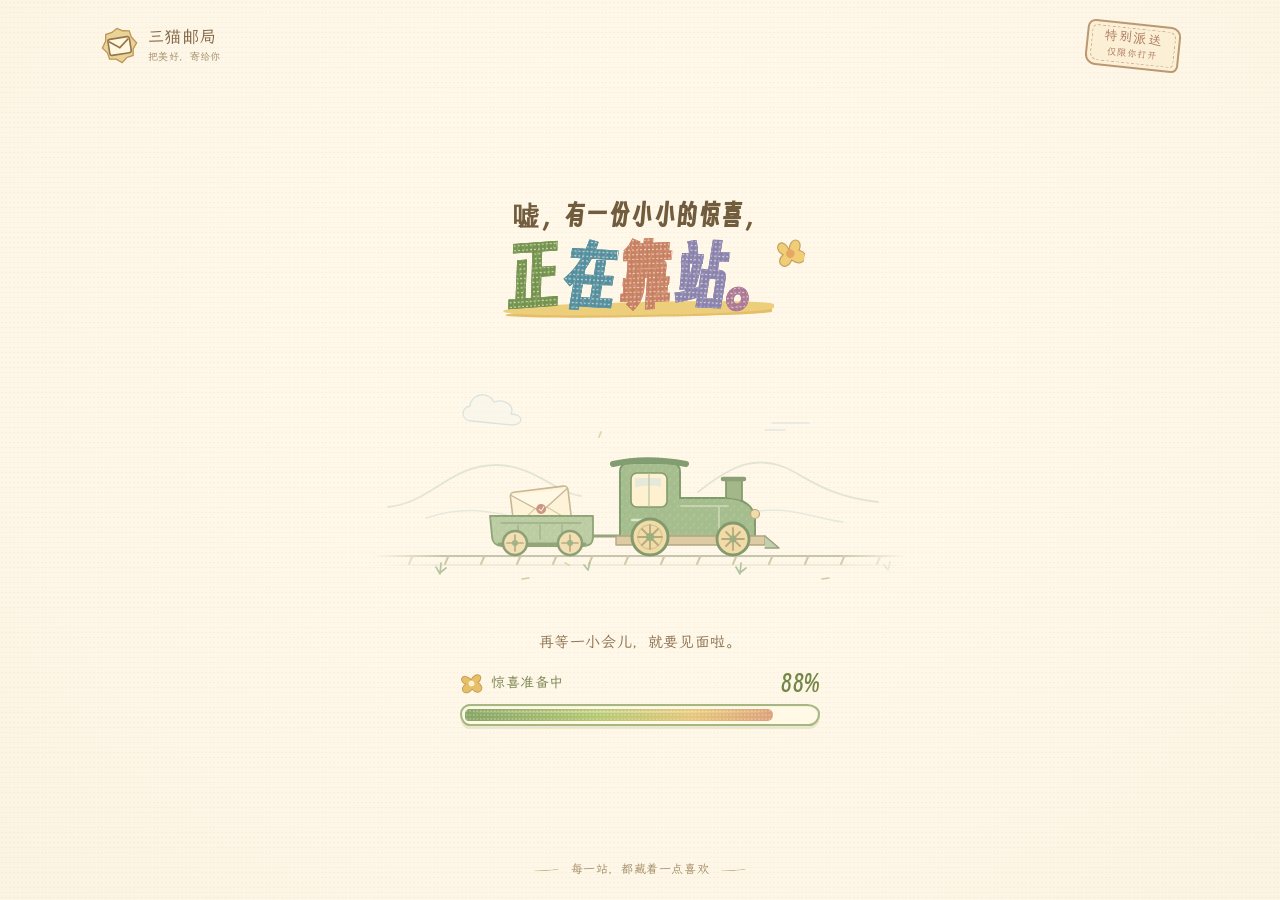
==== index.html @ f0da0aaa "Publish Hushan birthday journey with nine personal stories" ====
<!doctype html>
<html lang="zh-CN">
  <head>
    <meta charset="UTF-8" />
    <meta name="viewport" content="width=device-width, initial-scale=1, viewport-fit=cover" />
    <meta name="theme-color" content="#f4f1e7" />
    <meta name="description" content="给湖山的25岁生日礼物：走过25格，拆开生日祝福。" />
    <title>湖山漫游记 · 湖山25岁生日快乐</title>
    <link rel="icon" type="image/svg+xml" href="data:image/svg+xml,%3Csvg xmlns='http://www.w3.org/2000/svg' viewBox='0 0 64 64'%3E%3Crect width='64' height='64' rx='16' fill='%23324837'/%3E%3Cpath d='M20 12v40m24-40v40M18 20h28M18 32h28M18 44h28' stroke='%23eee5cd' stroke-width='5'/%3E%3C/svg%3E" />
    <script type="module" crossorigin src="./assets/index-Bp2ChC1M.js"></script>
    <link rel="modulepreload" crossorigin href="./assets/loading-screen-C4kupGKe.js">
    <link rel="stylesheet" crossorigin href="./assets/index-BgW6Qpv7.css">
  </head>
  <body>
    <div id="boot-loader" aria-labelledby="boot-title">
      <div class="boot-loader__topline" aria-hidden="true">
        <span class="boot-loader__postmark"><svg viewBox="0 0 36 36" fill="none"><path d="m18 2 5 3 6 1 1 6 4 6-4 5-1 6-6 1-5 4-5-4-6-1-1-6-4-5 4-6 1-6 6-1Z" fill="#ead396" stroke="#bd975a" stroke-width="1.2" /><rect x="8" y="11" width="20" height="15" rx="2" fill="#fff7de" stroke="#96764d" stroke-width="1.5" /><path d="m9 13 9 7 9-7" stroke="#96764d" stroke-width="1.5" /></svg><span>三猫邮局<small>把美好，寄给你</small></span></span>
        <span class="boot-loader__edition">特别派送<small>仅限你打开</small></span>
      </div>

      <main class="boot-loader__content">
        <h1 id="boot-title" aria-label="嘘，有一份小小的惊喜，正在靠站。"><span class="boot-loader__title-lead" aria-hidden="true">嘘，有一份小小的惊喜，</span><span class="boot-loader__wordmark" aria-hidden="true"><i>正</i><i>在</i><i>靠</i><i>站</i><i>。</i><svg class="boot-loader__title-flower" viewBox="0 0 36 36" fill="none"><path d="M17 15C6-2-5 16 11 21 2 34 20 40 22 25c16 7 22-12 6-13C31-3 13-3 17 15Z" fill="#efce76" stroke="#c5a163" stroke-width="1.4" /><circle cx="19" cy="18" r="5" fill="#e8a664" /></svg></span></h1>
        <figure id="boot-illustration" class="boot-loader__illustration" aria-hidden="true">
          <svg class="boot-loader__scene" viewBox="0 0 600 280" fill="none" aria-hidden="true" focusable="false">
            <defs>
              <linearGradient id="boot-road-fade"><stop stop-color="white" stop-opacity="0" /><stop offset=".13" stop-color="white" /><stop offset=".87" stop-color="white" /><stop offset="1" stop-color="white" stop-opacity="0" /></linearGradient>
              <mask id="boot-road-mask"><rect x="34" y="217" width="532" height="33" fill="url(#boot-road-fade)" /></mask>
              <pattern id="boot-pencil-grain" width="8" height="9" patternUnits="userSpaceOnUse"><path d="m1 5 2-3m3 6 1-2" stroke="#fff9e9" stroke-opacity=".23" stroke-width=".8" /><circle cx="5" cy="2" r=".5" fill="#718759" fill-opacity=".18" /></pattern>
              <g id="boot-grass-repeat" stroke="#b4c3a0" stroke-width="1.7" stroke-linecap="round"><path d="m100 242-4-7m4 7 1-11m0 9 5-4m142 2-4-5m4 5 2-8" /><path d="m182 247 7-1" stroke="#d8c8a8" stroke-width="1.4" /></g>
            </defs>

            <g stroke-linecap="round" stroke-linejoin="round">
              <path d="M48 175c43-4 62-43 110-42 37 1 58 28 83 31m117-4c40-32 61-34 86-25 20 8 40 29 94 35" stroke="#ccd7bd" stroke-width="1.8" opacity=".55" />
              <path d="M86 186c63-20 84 7 143 3m172-7c49-11 68 4 102 8" stroke="#d5dfd7" stroke-width="1.5" opacity=".6" />
              <g class="boot-loader__cloud" fill="#f8f6e9" stroke="#c7d8db" stroke-width="1.3" opacity=".65"><path d="M132 89c-11 0-12-13-2-15 1-13 19-15 24-4 11-4 21 4 17 12 13 0 13 11 1 11Z" /></g>
              <g class="boot-loader__cloud boot-loader__cloud--two" stroke="#d3dddf" stroke-width="1.4" opacity=".65"><path d="M432 91h37m-44 7h20" /></g>

              <g mask="url(#boot-road-mask)">
                <path d="M34 224h532" stroke="#c5c6ab" stroke-width="2" />
                <path d="M34 233h532" stroke="#e4dcc8" stroke-width="1.2" />
                <g class="boot-loader__sleepers" stroke="#d5c7ab" stroke-width="2"><path d="m0 225-3 7m39-7-3 7m39-7-3 7m39-7-3 7m39-7-3 7m39-7-3 7m39-7-3 7m39-7-3 7m39-7-3 7m39-7-3 7m39-7-3 7m39-7-3 7m39-7-3 7m39-7-3 7m39-7-3 7m39-7-3 7m39-7-3 7m39-7-3 7" /></g>
                <g class="boot-loader__roadside"><use href="#boot-grass-repeat" /><use href="#boot-grass-repeat" x="300" /><use href="#boot-grass-repeat" x="600" /></g>
              </g>

              <g class="boot-loader__carriage">
                <path d="M249 204h31" stroke="#97a47f" stroke-width="3" />
                <g transform="rotate(-7 201 176)"><rect x="172" y="157" width="58" height="38" rx="4" fill="#fff3d7" stroke="#c7b795" stroke-width="1.6" /><path d="m174 192 22-17m32 17-22-17" stroke="#dbc9a7" stroke-width="1.2" /><path d="m173 160 24 17c3 2 5 2 8 0l24-17" fill="#fff8e4" stroke="#c7b795" stroke-width="1.3" /><circle cx="201" cy="177" r="5" fill="#cc9782" /><path d="m199 177 2 2 3-4" stroke="#fce6d6" stroke-width="1.1" /></g>
                <path d="M150 184h103v21c0 6-4 9-10 9h-80c-7 0-11-4-11-10Z" fill="#bccda3" stroke="#8fa576" stroke-width="1.8" />
                <path d="M150 184h103v21c0 6-4 9-10 9h-80c-7 0-11-4-11-10Z" fill="url(#boot-pencil-grain)" />
                <path d="M161 191h80m-63 2v14m22-14v14m22-14v14" stroke="#9db38a" stroke-width="1.3" />
                <path d="M159 212h86" stroke="#93a578" stroke-width="3" />
              </g>

              <g class="boot-loader__engine">
                <path d="M280 205v-65c0-6 3-9 9-9h42c6 0 9 3 9 9v26h46c17 0 29 8 29 22v17Z" fill="#a6bd8e" stroke="#7f9a6c" stroke-width="1.9" />
                <path d="M280 205v-65c0-6 3-9 9-9h42c6 0 9 3 9 9v26h46c17 0 29 8 29 22v17Z" fill="url(#boot-pencil-grain)" />
                <path d="M273 132c22-5 46-5 73 0" stroke="#829d6f" stroke-width="6" />
                <rect x="291" y="141" width="36" height="34" rx="6" fill="#fff1cf" stroke="#839b6d" stroke-width="1.6" />
                <path d="M295 146h26v9c-8-2-18-2-26 1Z" fill="#d9e5df" opacity=".7" />
                <path d="M309 142v32" stroke="#bfcca6" stroke-width="1.4" />
                <path d="M386 165v-18h16v21" fill="#a3b789" stroke="#7f9a6c" stroke-width="1.7" />
                <path d="M383 147h21" stroke="#8d9f76" stroke-width="4.5" />
                <path d="M341 174h47m-9 0v24" stroke="#c6d4ae" stroke-width="2" />
                <path d="M292 188h13" stroke="#dce5c5" stroke-width="2.4" />
                <path d="M276 204h149v9H276Z" fill="#ddcba3" stroke="#b5a785" stroke-width="1.4" />
                <path d="m425 204 14 12h-14" fill="#c4cfad" stroke="#94a480" stroke-width="1.5" />
                <circle cx="415" cy="182" r="4.5" fill="#f0dbaa" stroke="#bba77e" stroke-width="1.2" />
              </g>

              <g transform="translate(175 211)"><g class="boot-loader__wheel boot-loader__wheel--small"><circle r="12" fill="#f2dfb4" stroke="#8d9f75" stroke-width="2.5" /><path d="M-8 0H8M0-8V8" stroke="#b8ae83" stroke-width="1.7" /><circle r="3" fill="#a2b387" /></g></g>
              <g transform="translate(230 211)"><g class="boot-loader__wheel boot-loader__wheel--small"><circle r="12" fill="#f2dfb4" stroke="#8d9f75" stroke-width="2.5" /><path d="M-8 0H8M0-8V8" stroke="#b8ae83" stroke-width="1.7" /><circle r="3" fill="#a2b387" /></g></g>
              <g transform="translate(310 205)"><g class="boot-loader__wheel"><circle r="18" fill="#f1dca7" stroke="#83996e" stroke-width="3" /><circle r="12" stroke="#d9c793" stroke-width="1.3" /><path d="M-12 0H12M0-12V12M-8-8 8 8M8-8-8 8" stroke="#b5aa7f" stroke-width="1.8" /><circle r="4" fill="#9caf7e" /></g></g>
              <g transform="translate(393 207)"><g class="boot-loader__wheel boot-loader__wheel--front"><circle r="16" fill="#f1dca7" stroke="#83996e" stroke-width="2.8" /><path d="M-11 0H11M0-11V11M-7-7 7 7M7-7-7 7" stroke="#b5aa7f" stroke-width="1.8" /><circle r="3.5" fill="#9caf7e" /></g></g>

              <g fill="#d9e1d9"><ellipse class="boot-loader__puff" cx="394" cy="137" rx="6" ry="4.5" /><ellipse class="boot-loader__puff boot-loader__puff--two" cx="394" cy="137" rx="6" ry="4.5" /><ellipse class="boot-loader__puff boot-loader__puff--three" cx="394" cy="137" rx="6" ry="4.5" /></g>
              <path d="m259 105 2-5m-32 133-4-2" stroke="#d8c797" stroke-width="1.8" opacity=".7" />
            </g>
          </svg>
        </figure>
        <p id="boot-caption">把一点点美好，悄悄装进行囊。</p>

        <div class="boot-loader__progress-wrap">
          <div class="boot-loader__progress-label"><span><svg viewBox="0 0 24 24" fill="none" aria-hidden="true"><path d="M12 8C4-2-2 8 6 12c-9 4-2 14 6 6 6 9 15 0 7-6 8-6 0-13-7-4Z" fill="#e7bf69" stroke="#c39a50" stroke-width="1" /><circle cx="12" cy="12" r="3" fill="#fff2cd" /></svg>惊喜准备中</span><span id="boot-percent" aria-hidden="true">1%</span></div>
          <div id="boot-progress" role="progressbar" aria-label="惊喜准备进度" aria-valuemin="1" aria-valuemax="100" aria-valuenow="1"><span id="boot-fill" style="transform: scaleX(.01)"></span></div>
        </div>
        <div class="boot-loader__actions"><button id="boot-retry" type="button" hidden>再试一次</button><button id="boot-continue" type="button" hidden>继续出发</button></div>
        <p id="boot-status" class="boot-loader__sr-only" aria-live="polite" aria-atomic="true">正在准备一份小小的惊喜。</p>
      </main>

      <p class="boot-loader__footnote" aria-hidden="true"><span></span> 每一站，都藏着一点喜欢 <span></span></p>
    </div>
    <div id="app" inert aria-hidden="true"></div>
    <noscript><style>#boot-loader{display:none}</style>请开启浏览器的 JavaScript，和 子涵 一起让三猫专列出发。</noscript>
  </body>
</html>
---- assets/index-BgW6Qpv7.css ----
#boot-loader{position:fixed;inset:0;z-index:10000;display:flex;flex-direction:column;min-width:0;overflow:auto;isolation:isolate;color:#6b583d;background-color:#fff8e9;background-image:radial-gradient(ellipse at 50% 40%,#fffaf100 40%,#dcc79d18),radial-gradient(#a5895914 .65px,transparent .85px),radial-gradient(#fffdf685 .7px,transparent .9px);background-size:100% 100%,4px 5px,7px 6px;background-position:center,0 0,2px 3px;font-family:var(--font-hand, "Kaiti SC"),STKaiti,KaiTi,"PingFang SC",serif;font-weight:400;-webkit-font-smoothing:antialiased;opacity:1;transition:opacity .22s var(--ease-out, cubic-bezier(.23, 1, .32, 1))}#boot-loader,#boot-loader *{box-sizing:border-box}#boot-loader.is-leaving{opacity:0;pointer-events:none}#boot-loader[hidden],#boot-loader [hidden]{display:none!important}.boot-loader__topline{position:relative;z-index:2;display:flex;align-items:center;justify-content:space-between;flex:0 0 auto;width:min(100%,1160px);margin:0 auto;padding:max(23px,env(safe-area-inset-top)) 40px 0}.boot-loader__postmark{display:inline-flex;align-items:center;gap:9px;color:#806442;font-size:16px;font-weight:600;letter-spacing:.09em}.boot-loader__postmark>svg{width:39px;height:39px;transform:rotate(-9deg)}.boot-loader__postmark small{display:block;margin-top:2px;color:#a08b68;font-size:10px;line-height:1.4;font-weight:400;letter-spacing:.04em}.boot-loader__edition{position:relative;min-width:94px;padding:5px 15px 6px;border:2px solid #bb9871;border-radius:8px 10px 7px 11px;color:#ad7a5d;background:#fbefd5;font-size:13px;line-height:1.3;font-weight:700;letter-spacing:.13em;text-align:center;transform:rotate(6deg)}.boot-loader__edition:before{content:"";position:absolute;inset:3px;border:1px dashed #cfb18b;border-radius:5px 7px 4px 8px}.boot-loader__edition small{display:block;margin-top:2px;font-size:9px;font-weight:400;letter-spacing:.1em}.boot-loader__content{position:relative;z-index:1;display:flex;flex:1 0 auto;flex-direction:column;align-items:center;justify-content:center;width:100%;max-width:760px;margin:0 auto;padding:13px 24px 18px;text-align:center}#boot-title{position:relative;z-index:1;flex:0 0 auto;margin:0;font-family:var(--font-display, "Kaiti SC"),STKaiti,KaiTi,"PingFang SC",serif;font-synthesis:weight;font-weight:800;text-wrap:balance}.boot-loader__title-lead{display:block;color:#725c3e;font-size:26px;line-height:1.35;letter-spacing:.06em}.boot-loader__wordmark{position:relative;display:inline-flex;align-items:baseline;isolation:isolate;margin-top:5px;font-size:clamp(59px,5.4vw,78px);line-height:1.15;letter-spacing:.02em;white-space:nowrap}.boot-loader__wordmark:after{content:"";position:absolute;left:0;right:1%;bottom:2px;z-index:-1;height:13px;border-radius:65% 40% 48% 53%;background:#edce7a;box-shadow:0 4px 0 -2px #e5be68;transform:rotate(-.9deg)}.boot-loader__wordmark i{--pencil: #73934e;position:relative;display:block;color:var(--pencil);font-style:normal;font-weight:900;transform:rotate(-4deg)}.boot-loader__wordmark i:nth-child(2){--pencil: #548fa0;transform:translateY(2px) rotate(3deg)}.boot-loader__wordmark i:nth-child(3){--pencil: #c88063;transform:rotate(-2deg)}.boot-loader__wordmark i:nth-child(4){--pencil: #8a83af;transform:translateY(1px) rotate(3deg)}.boot-loader__wordmark i:nth-child(5){--pencil: #ab7895;margin-left:-.12em;transform:rotate(-5deg)}@supports (background-clip: text) or (-webkit-background-clip: text){.boot-loader__wordmark i{background-color:var(--pencil);background-image:radial-gradient(#fff7dfab .65px,transparent 1px),repeating-linear-gradient(105deg,transparent 0 4px,#fff8e833 4px 4.8px,transparent 4.8px 7px);background-size:4px 4.7px,100% 100%;background-clip:text;-webkit-background-clip:text;color:transparent;-webkit-text-stroke:.6px var(--pencil)}}.boot-loader__title-flower{position:absolute;top:0;right:-28px;width:31px;height:31px;transform:rotate(12deg)}.boot-loader__illustration{position:relative;flex:0 0 auto;width:min(100%,600px);aspect-ratio:15 / 7;margin:15px 0 18px;overflow:hidden}.boot-loader__scene{position:absolute;inset:0;display:block;width:100%;height:100%;margin:0;overflow:hidden}#boot-caption{flex:0 0 auto;min-height:24px;max-width:100%;margin:0;color:#8c7050;font-size:15px;line-height:1.6;font-weight:600;letter-spacing:.04em;text-wrap:balance}.boot-loader__progress-wrap{flex:0 0 auto;width:min(100%,360px);margin-top:15px}.boot-loader__progress-label{display:flex;justify-content:space-between;align-items:center;gap:12px;margin-bottom:7px;color:#78834d;font-size:14px;line-height:1.4;font-weight:600;letter-spacing:.04em}.boot-loader__progress-label>span:first-child{display:inline-flex;align-items:center;gap:8px}.boot-loader__progress-label svg{width:23px;height:23px;transform:rotate(-7deg)}#boot-percent{min-width:4ch;color:#738646;font:700 23px/1.2 var(--font-display, "Kaiti SC"),STKaiti,KaiTi,"PingFang SC",serif;font-variant-numeric:tabular-nums;text-align:right;letter-spacing:.01em}#boot-progress{position:relative;height:22px;padding:3px;overflow:hidden;border:2px solid #a7b783;border-radius:16px 20px 17px 15px/15px 15px 19px 19px;background:#fff9e6;box-shadow:0 3px #c5c99d55,inset 0 1px 2px #a1a36618}#boot-fill{position:relative;display:block;width:100%;height:100%;border-radius:10px 12px 13px 9px;background-color:#a4bc72;background-image:radial-gradient(#fff9d957 .6px,transparent 1px),linear-gradient(95deg,#89a768 4%,#b6c976 44%,#e5c67b 74%,#dca17b);background-size:4px 4px,100% 100%;transform-origin:left center;transition:transform .12s linear}#boot-fill:after{content:"";position:absolute;left:7px;right:7px;top:2px;height:2px;background:#fffce24d;border-radius:50%}.boot-loader__actions{display:flex;flex-wrap:wrap;justify-content:center;gap:12px}.boot-loader__actions button{min-width:116px;min-height:44px;margin-top:16px;padding:9px 22px;border:1.5px solid #a2b078;border-radius:16px 20px 15px 17px;color:#617447;background:#e8edcd;box-shadow:0 3px #b6bf9070;font:600 15px/1.5 var(--font-hand, "Kaiti SC"),STKaiti,KaiTi,"PingFang SC",serif;cursor:pointer;touch-action:manipulation;-webkit-tap-highlight-color:transparent;transition:transform .14s var(--ease-out, cubic-bezier(.23, 1, .32, 1)),background-color .14s ease}.boot-loader__actions button:active{transform:scale(.97)}.boot-loader__actions button:focus-visible{outline:3px solid #a98d60;outline-offset:4px}#boot-continue{color:#947450;border-color:#cfb281;background:#f6e5ba}.boot-loader__footnote{position:relative;z-index:1;display:flex;align-items:center;justify-content:center;flex:0 0 auto;gap:12px;margin:0;padding:0 20px max(22px,env(safe-area-inset-bottom));color:#a38c66;font-size:12px;line-height:1.5;letter-spacing:.05em}.boot-loader__footnote span{width:25px;height:3px;border-bottom:1px solid #c5b181;border-radius:50%;transform:rotate(-4deg)}.boot-loader__sr-only{position:absolute;width:1px;height:1px;padding:0;margin:-1px;overflow:hidden;clip-path:inset(50%);white-space:nowrap;border:0}.boot-loader__wheel{transform-box:fill-box;transform-origin:50% 50%;animation:boot-wheel-turn 2.8s linear infinite}.boot-loader__wheel--small{animation-duration:1.9s}.boot-loader__wheel--front{animation-duration:2.5s}.boot-loader__engine{animation:boot-car-bob 1.1s var(--ease-in-out, cubic-bezier(.77, 0, .175, 1)) infinite}.boot-loader__carriage{animation:boot-car-bob 1.1s -.55s var(--ease-in-out, cubic-bezier(.77, 0, .175, 1)) infinite}.boot-loader__sleepers{animation:boot-track-pass .9s linear infinite}.boot-loader__roadside{animation:boot-roadside-pass 7.5s linear infinite}.boot-loader__cloud{animation:boot-cloud-drift 7.8s var(--ease-in-out, cubic-bezier(.77, 0, .175, 1)) infinite alternate}.boot-loader__cloud--two{animation-duration:9.6s;animation-delay:-4.3s}.boot-loader__puff{opacity:0;transform-box:fill-box;transform-origin:center;animation:boot-steam-drift 2.7s linear infinite}.boot-loader__puff--two{animation-delay:-.9s}.boot-loader__puff--three{animation-delay:-1.8s}#boot-loader.is-error .boot-loader__scene *,#boot-loader[hidden] .boot-loader__scene *{animation-play-state:paused}@keyframes boot-wheel-turn{0%{transform:rotate(0)}to{transform:rotate(360deg)}}@keyframes boot-car-bob{0%,to{transform:translateY(0)}50%{transform:translateY(-2.5px)}}@keyframes boot-track-pass{0%{transform:translate(0)}to{transform:translate(-36px)}}@keyframes boot-roadside-pass{0%{transform:translate(0)}to{transform:translate(-300px)}}@keyframes boot-cloud-drift{0%{transform:translate(0)}to{transform:translate(-8px)}}@keyframes boot-steam-drift{0%{transform:translate(0) scale(.85);opacity:0}18%{opacity:.55}65%{opacity:.28}to{transform:translate(-38px,-31px) scale(1.5);opacity:0}}@media(hover:hover)and (pointer:fine){.boot-loader__actions button:hover{background-color:#dfe7bc}#boot-continue:hover{background-color:#f3dda7}}@media(max-width:600px){.boot-loader__topline{padding:max(20px,env(safe-area-inset-top)) 24px 0}.boot-loader__postmark{gap:7px;font-size:14px}.boot-loader__postmark>svg{width:34px;height:34px}.boot-loader__postmark small{font-size:9px}.boot-loader__edition{min-width:84px;padding:5px 10px;font-size:12px}.boot-loader__edition small{font-size:8px}.boot-loader__content{padding:22px 24px 24px}.boot-loader__title-lead{font-size:clamp(18px,5.2vw,23px);line-height:1.4;letter-spacing:.025em}.boot-loader__wordmark{margin-top:6px;font-size:clamp(51px,16vw,72px);line-height:1.2;letter-spacing:0}.boot-loader__wordmark:after{bottom:6px;height:10px}.boot-loader__title-flower{right:-14px;top:-5px;width:24px;height:24px}.boot-loader__illustration{width:calc(100% + 44px);height:240px;aspect-ratio:auto;max-width:none;margin:18px -22px 13px}.boot-loader__scene{left:50%;width:520px;max-width:none;transform:translate(-50%)}#boot-caption{max-width:310px;font-size:14px;line-height:1.6}.boot-loader__progress-wrap{width:min(100%,300px);margin-top:22px}.boot-loader__progress-label{font-size:13px}#boot-percent{font-size:23px}#boot-progress{height:21px}.boot-loader__footnote{padding-bottom:max(23px,env(safe-area-inset-bottom));font-size:11px}}@media(min-width:601px)and (max-height:800px){.boot-loader__topline{padding-top:max(10px,env(safe-area-inset-top))}.boot-loader__postmark>svg{width:28px;height:28px}.boot-loader__postmark{font-size:13px}.boot-loader__postmark small{display:none}.boot-loader__edition{padding:3px 12px;font-size:11px}.boot-loader__edition small{font-size:8px}.boot-loader__content{padding:0 24px 6px}.boot-loader__title-lead{font-size:20px;line-height:1.3}.boot-loader__wordmark{margin-top:4px;font-size:54px;line-height:1.12}.boot-loader__wordmark:after{height:9px}.boot-loader__title-flower{width:25px;height:25px;right:-25px}.boot-loader__illustration{width:min(100%,600px);margin-top:17px;margin-bottom:16px}#boot-caption{min-height:19px;font-size:12px;line-height:1.6}.boot-loader__progress-wrap{margin-top:6px}.boot-loader__progress-label{margin-bottom:4px;font-size:12px}.boot-loader__progress-label svg{width:20px;height:20px}#boot-percent{font-size:20px}#boot-progress{height:20px}.boot-loader__footnote{padding-bottom:max(10px,env(safe-area-inset-bottom));font-size:10px;line-height:1.4}}@media(max-width:600px)and (max-height:700px){.boot-loader__topline{padding:max(12px,env(safe-area-inset-top)) 19px 0}.boot-loader__postmark>svg{width:29px;height:29px}.boot-loader__postmark{font-size:13px}.boot-loader__postmark small{font-size:8px}.boot-loader__edition{padding:3px 9px;font-size:10px}.boot-loader__edition small{font-size:8px}.boot-loader__content{padding:9px 21px 12px}.boot-loader__title-lead{font-size:18px;line-height:1.3}.boot-loader__wordmark{margin-top:4px;font-size:clamp(50px,16vw,60px);line-height:1.12}.boot-loader__wordmark:after{height:8px;bottom:2px}.boot-loader__illustration{width:calc(100% + 36px);height:205px;margin:10px -18px 8px}.boot-loader__scene{width:470px}#boot-caption{min-height:21px;font-size:12px;line-height:1.7}.boot-loader__progress-wrap{margin-top:12px}.boot-loader__progress-label{font-size:12px;margin-bottom:5px}.boot-loader__progress-label svg{width:20px;height:20px}#boot-percent{font-size:21px}#boot-progress{height:20px}.boot-loader__footnote{padding-bottom:max(13px,env(safe-area-inset-bottom));font-size:10px}}@media(prefers-reduced-motion:reduce){.boot-loader__scene *{animation:none}.boot-loader__puff{opacity:0}.boot-loader__puff:first-child{opacity:.35;transform:translate(-5px,-5px)}#boot-fill{transition:none}.boot-loader__actions button{transition:background-color .14s ease}.boot-loader__actions button:active{transform:none}#boot-loader{transition-duration:.14s}}
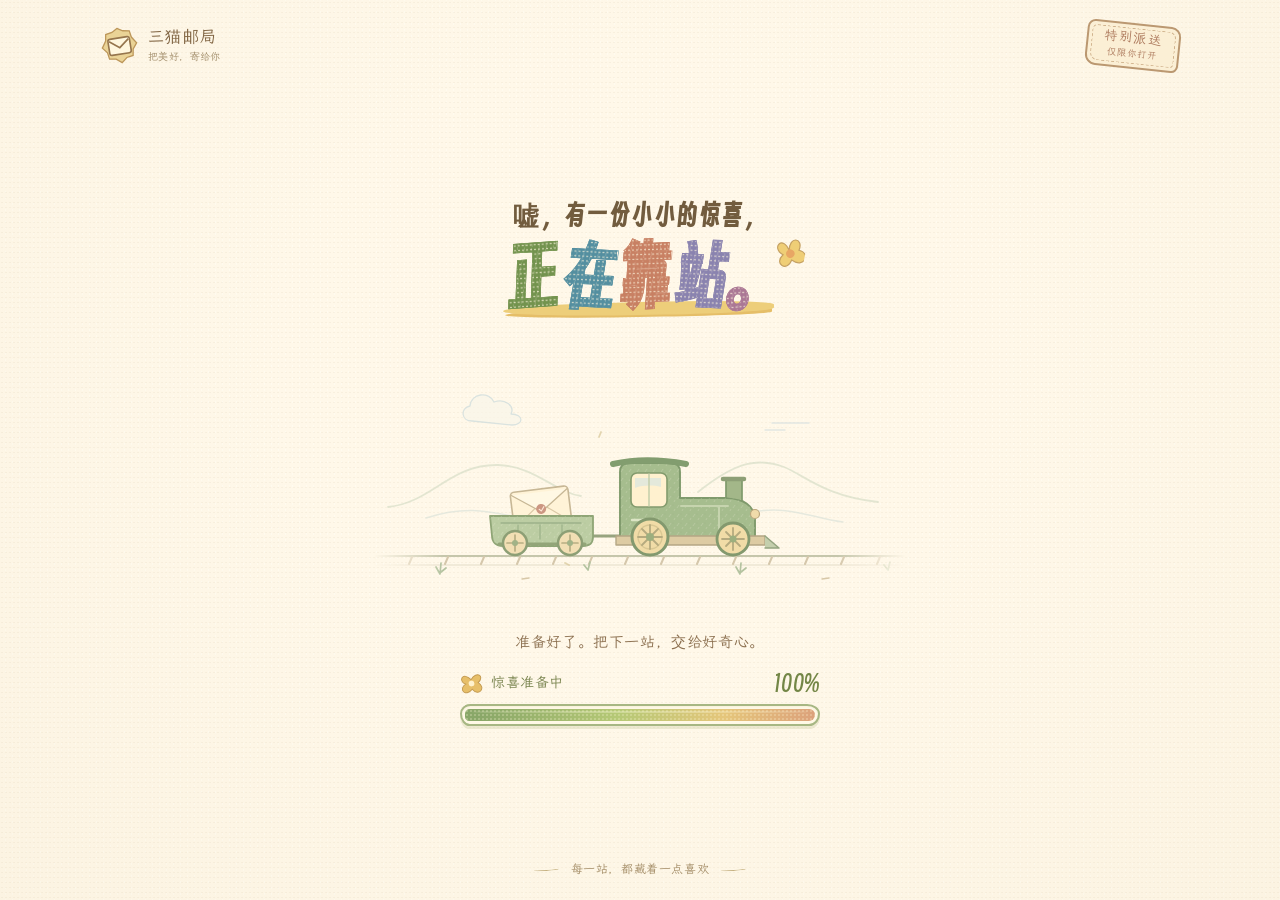
==== commit 55d63ec9: "Reduce public metadata and request search deindexing" ====
--- a/index.html
+++ b/index.html
@@ -1,6 +1,7 @@
 <!doctype html>
 <html lang="zh-CN">
   <head>
+    <meta name="robots" content="noindex, nofollow, noimageindex" />
     <meta charset="UTF-8" />
     <meta name="viewport" content="width=device-width, initial-scale=1, viewport-fit=cover" />
     <meta name="theme-color" content="#f4f1e7" />
